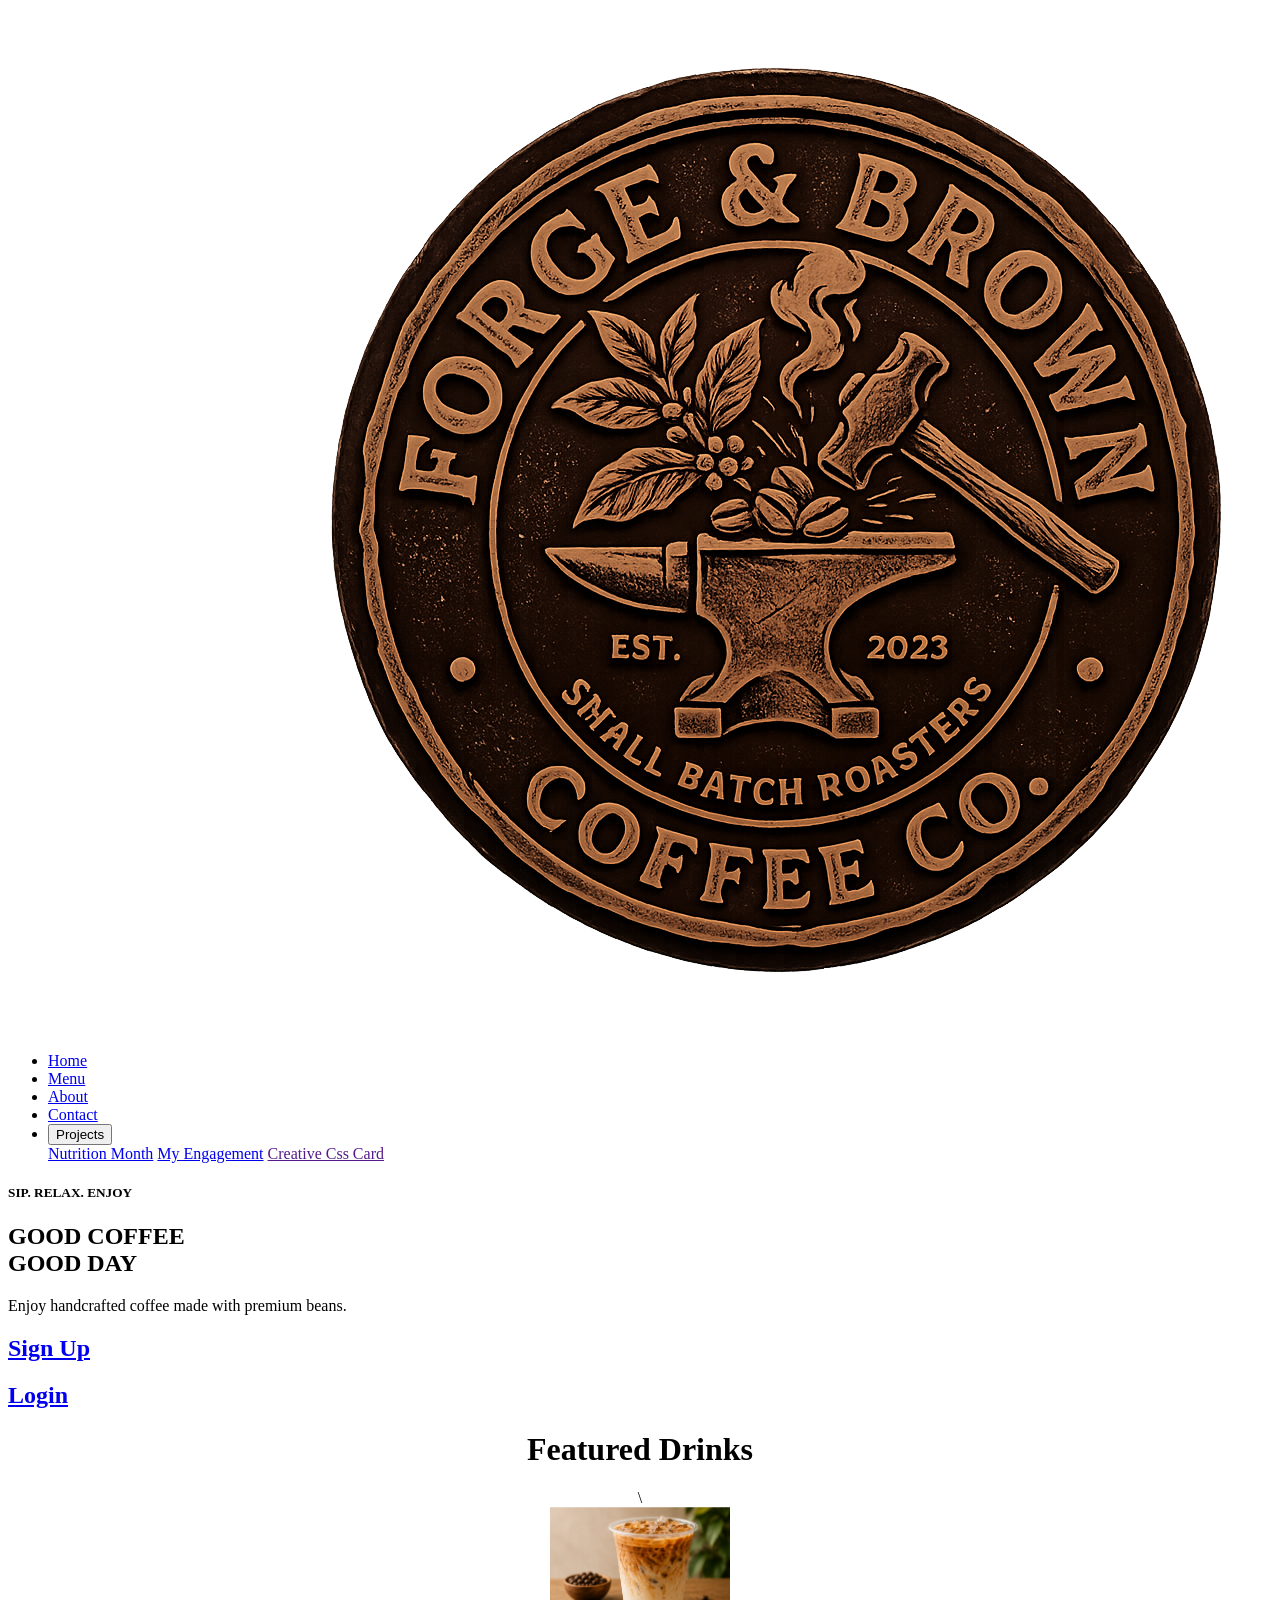
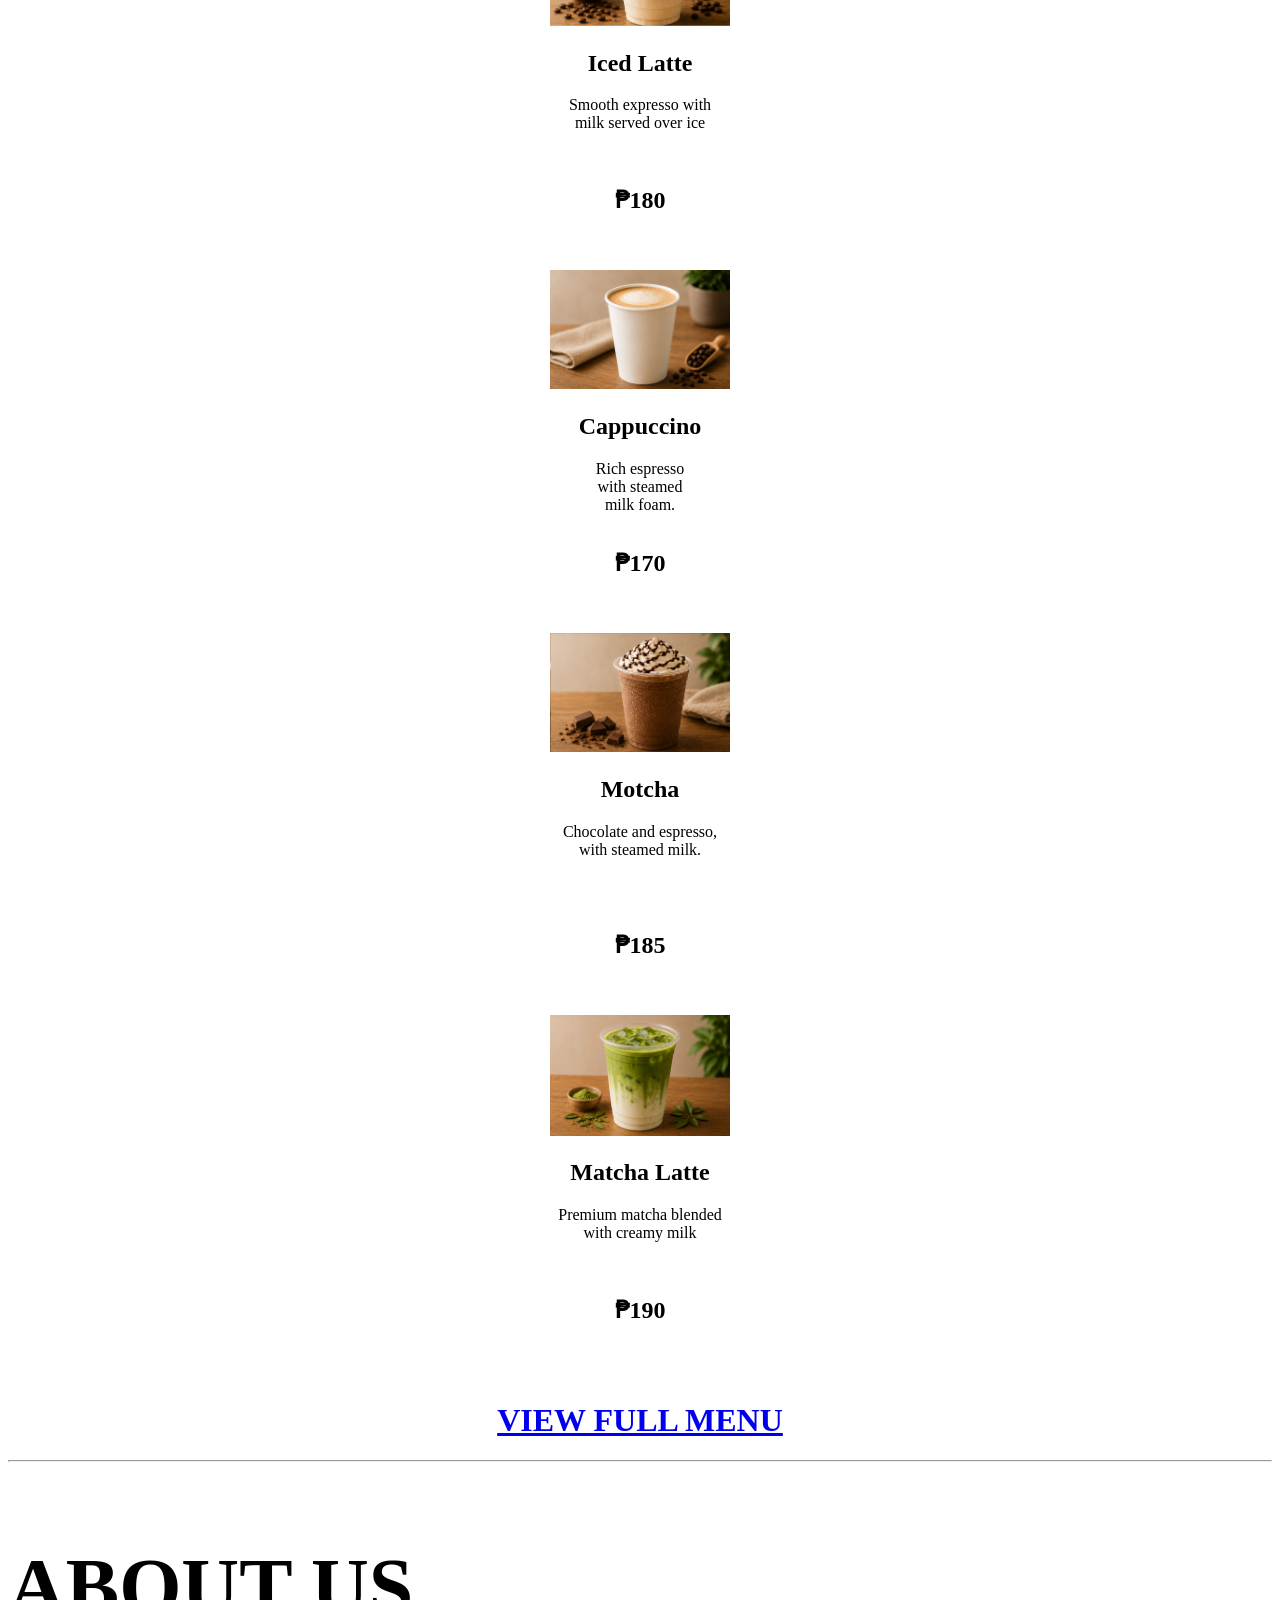
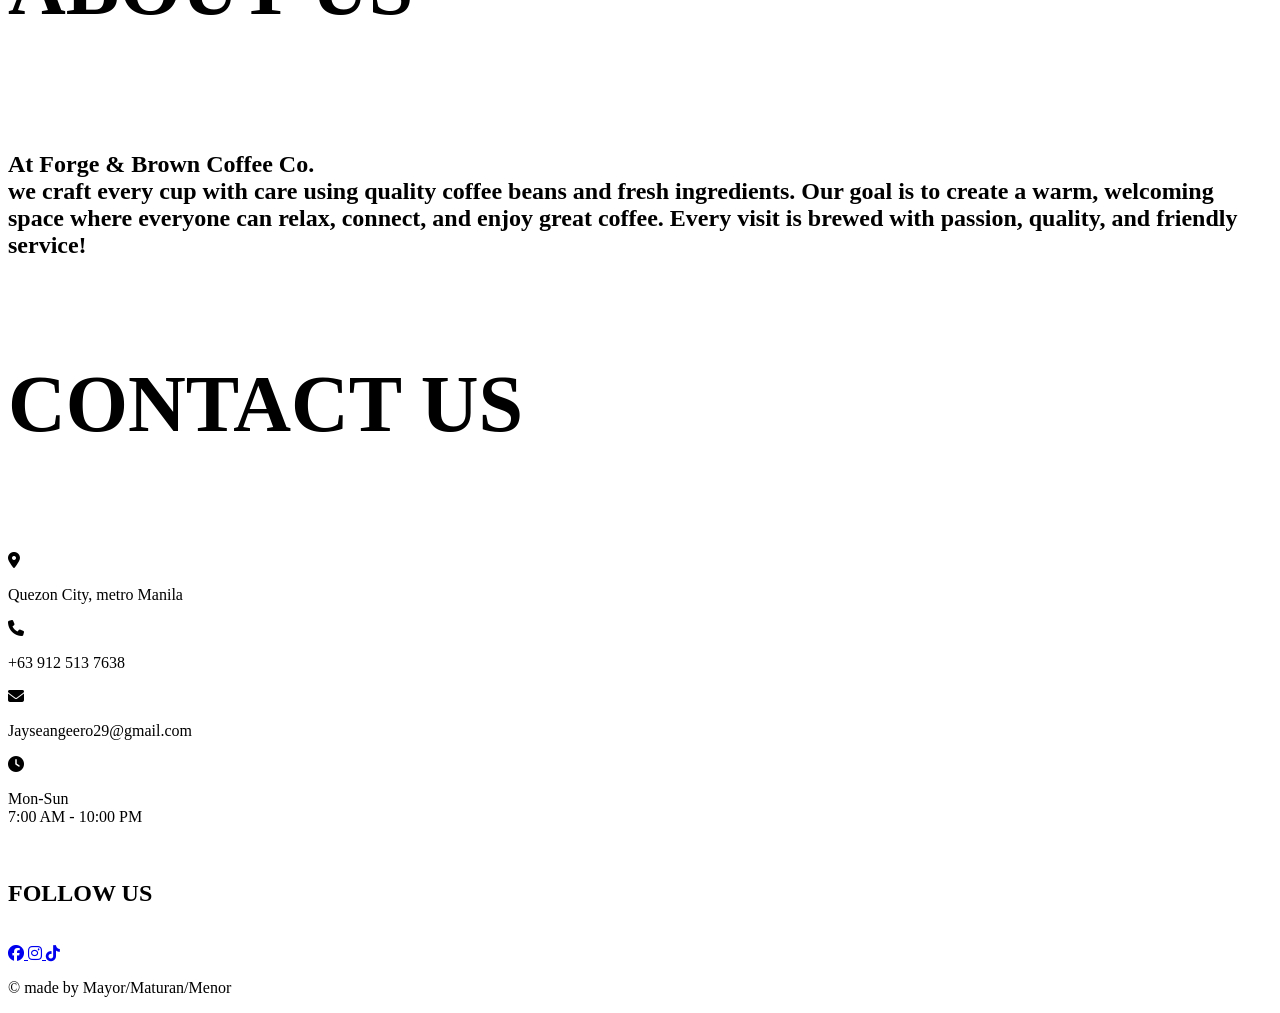
==== index.html @ 77090da3 "Rename Coffee.html to index.html" ====
<!DOCTYPE html>
<html lang="en">
<head>
  <meta charset="UTF-8">
    <meta name="viewport" content="width=device-width, initial-scale=1.0">
    <title>Document</title>
    <link rel="stylesheet" href="coffee.css">
    <link rel="stylesheet" href="https://cdnjs.cloudflare.com/ajax/libs/font-awesome/6.7.2/css/all.min.css"
</head>
<body>
<nav>
  <img src="logo.png">

<ul>
    <li><a href="#home">Home</a></li>
    <li><a href="#menu">Menu</a></li>
    <li><a href="#about">About</a></li>
    <li><a href="#contact">Contact</a></li>
    <div class="dropdown">
    <li><button>Projects</button></li>
    <div class="content">
      <a href="Nutrition.html">Nutrition Month</a>
      <a href="table.html">My Engagement</a>
      <a href="">Creative Css Card</a>
    </div>
    </div>
</ul>
</nav>

<section class="hero" id="home">
    <div class="hero-text">
    <h5 class="style">SIP. RELAX. ENJOY</h5>
    <h1 class="style1">GOOD COFFEE <br> GOOD DAY</h1>
    <p class="style2">Enjoy handcrafted coffee made with premium beans.</p>
    
    <h2 class="btn"><a href="Login.html">Sign Up</a></h2>  
    <h2 class="btn"><a href="Sign_up.html">Login</a></h2> 
    </div>

</section>

<div id="menu"></div>
    <div style="text-align:center">
    <h1 class="style3">Featured Drinks</h1>\
    </div>

<div style="text-align:center">
<section class="grid">

<div class="container">
    <img src="icalatte.jpg" alt="coffee width=" width="180px">
    <h1 class="information">Iced Latte</h1>
<p>Smooth expresso with <br>
    milk served over ice
</p>
<br>
<h2>₱180</h2>
</div>
<br>
<br>
<div class="container">
    <img src="coffee.jpg" alt="coffee width=" width="180px">
    <h1 class="information">Cappuccino</h1>
<p>Rich espresso <br>
   with steamed <br>
   milk foam.
</p>
<div style="margin-top:35px;">
<h2>₱170</h2>
</div>
</div>
<br>
<br>
<div class="container">
    <img src="motcha.jpg" alt="coffee width=" width="180px">
    <h1 class="information">Motcha</h1>
<p> Chocolate and espresso, <br>
    with steamed milk.
</p>
<br>
<br>
<h2>₱185</h2>
</div>
<br>
<br>
<div class="container">
    <img src="matcha.jpg" alt="coffee width=" width="180px">
    <h1 class="information"> Matcha Latte </h1>
<p> Premium matcha blended <br>
    with creamy milk
</p>
<br>
<h2>₱190</h2>
</div>
</section>
</div>

<br>
<br>
<div style="text-align:center;">
    <h1 class="btn"> <a href="Login.html">VIEW FULL MENU </a> </h1>
</div>

<hr>

<section class="hero3" id="about">
<divclass="left">
    <h3 class="style3" style="font-size:80px">ABOUT US</h3>
    <br>
    
    <h2> At Forge & Brown Coffee Co.<br>
    we craft every cup with care using quality coffee beans and fresh ingredients. Our goal is to create a warm, welcoming space where everyone can relax, connect, and enjoy great coffee. Every visit is brewed with passion, quality, and friendly service! </h2>

</div>
</section>


</div>
<div style="margin-top:100px"></div>

<section class="hero2" id="contact">
    <h1 class="style3" style="font-size:80px">CONTACT US</h1>
<br>
<br>
<div class="contact-item">
    <span class="icon"><i class="fa-solid fa-location-dot"></i></span>
<p> Quezon City, metro Manila</p>
</div>

<div class="contact-item">
    <span class="icon"><i class="fa-solid fa-phone"></i></span>
<p>+63 912 513 7638</p>
</div>

<div class="contact-item">
    <span class="icon"><i class="fa-solid fa-envelope"></i></span>
<p>Jayseangeero29@gmail.com</p>
</div>

<div class="contact-item">
    <span class="icon"><i class="fa-solid fa-clock"></i></span>
<p>Mon-Sun <br>
7:00 AM - 10:00 PM </p>
</div>
<br>
<h1 class="style4">FOLLOW US</h1>
<br>

<a href="https://www.facebook.com/StarbucksPhilippines/">
    <span class="icon">
    <i class="fa-brands fa-facebook"></i>
    </span>
</a>

<a href="https://www.instagram.com/starbucksph?utm_source=ig_web_button_share_sheet&igsh=ZDNlZDc0MzIxNw==">
    <span class="icon">
        <i class="fa-brands fa-instagram"></i>
    </span>
</a>

<a href="https://www.tiktok.com/@starbucks?lang=en">
    <span class="icon">
        <i class="fa-brands fa-tiktok"></i>
    </span>
</a>

</section>
<div class="madeby">
    <p>© made by Mayor/Maturan/Menor</p>
</div>


</body>
</html>
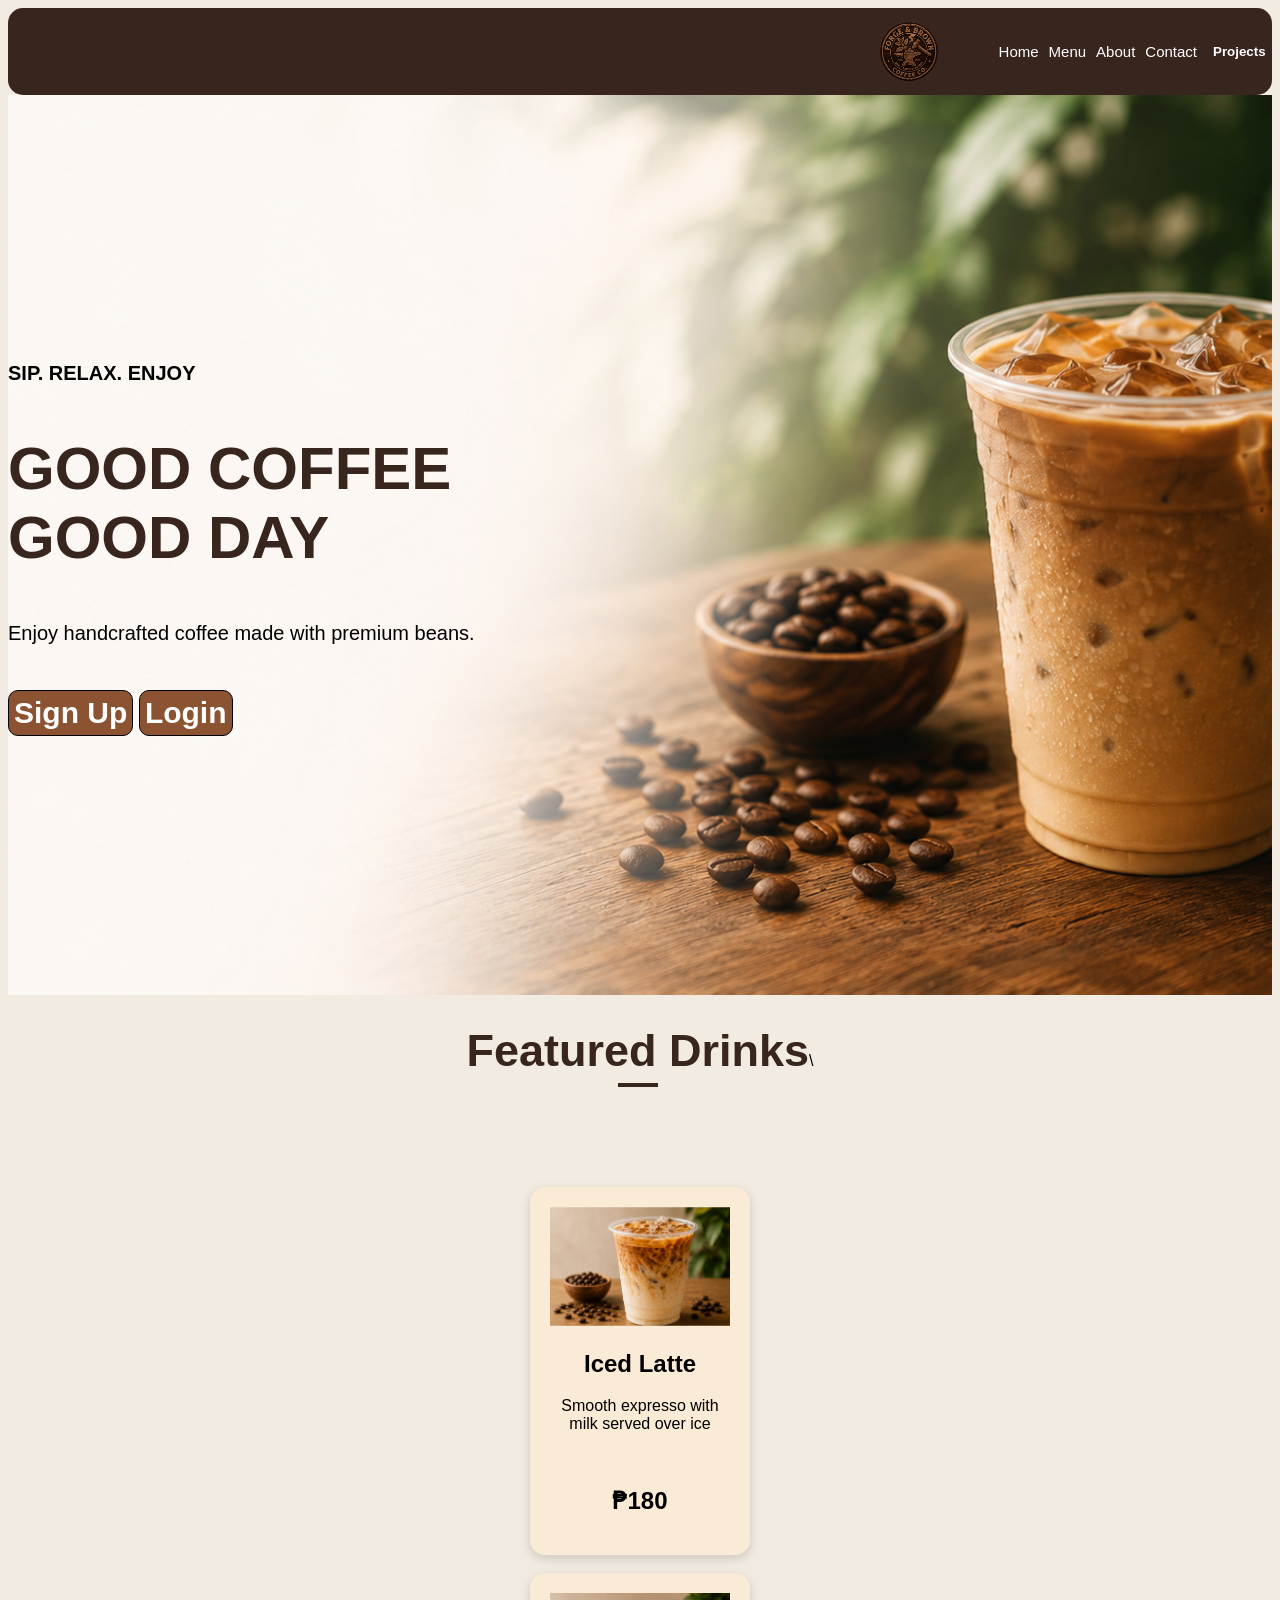
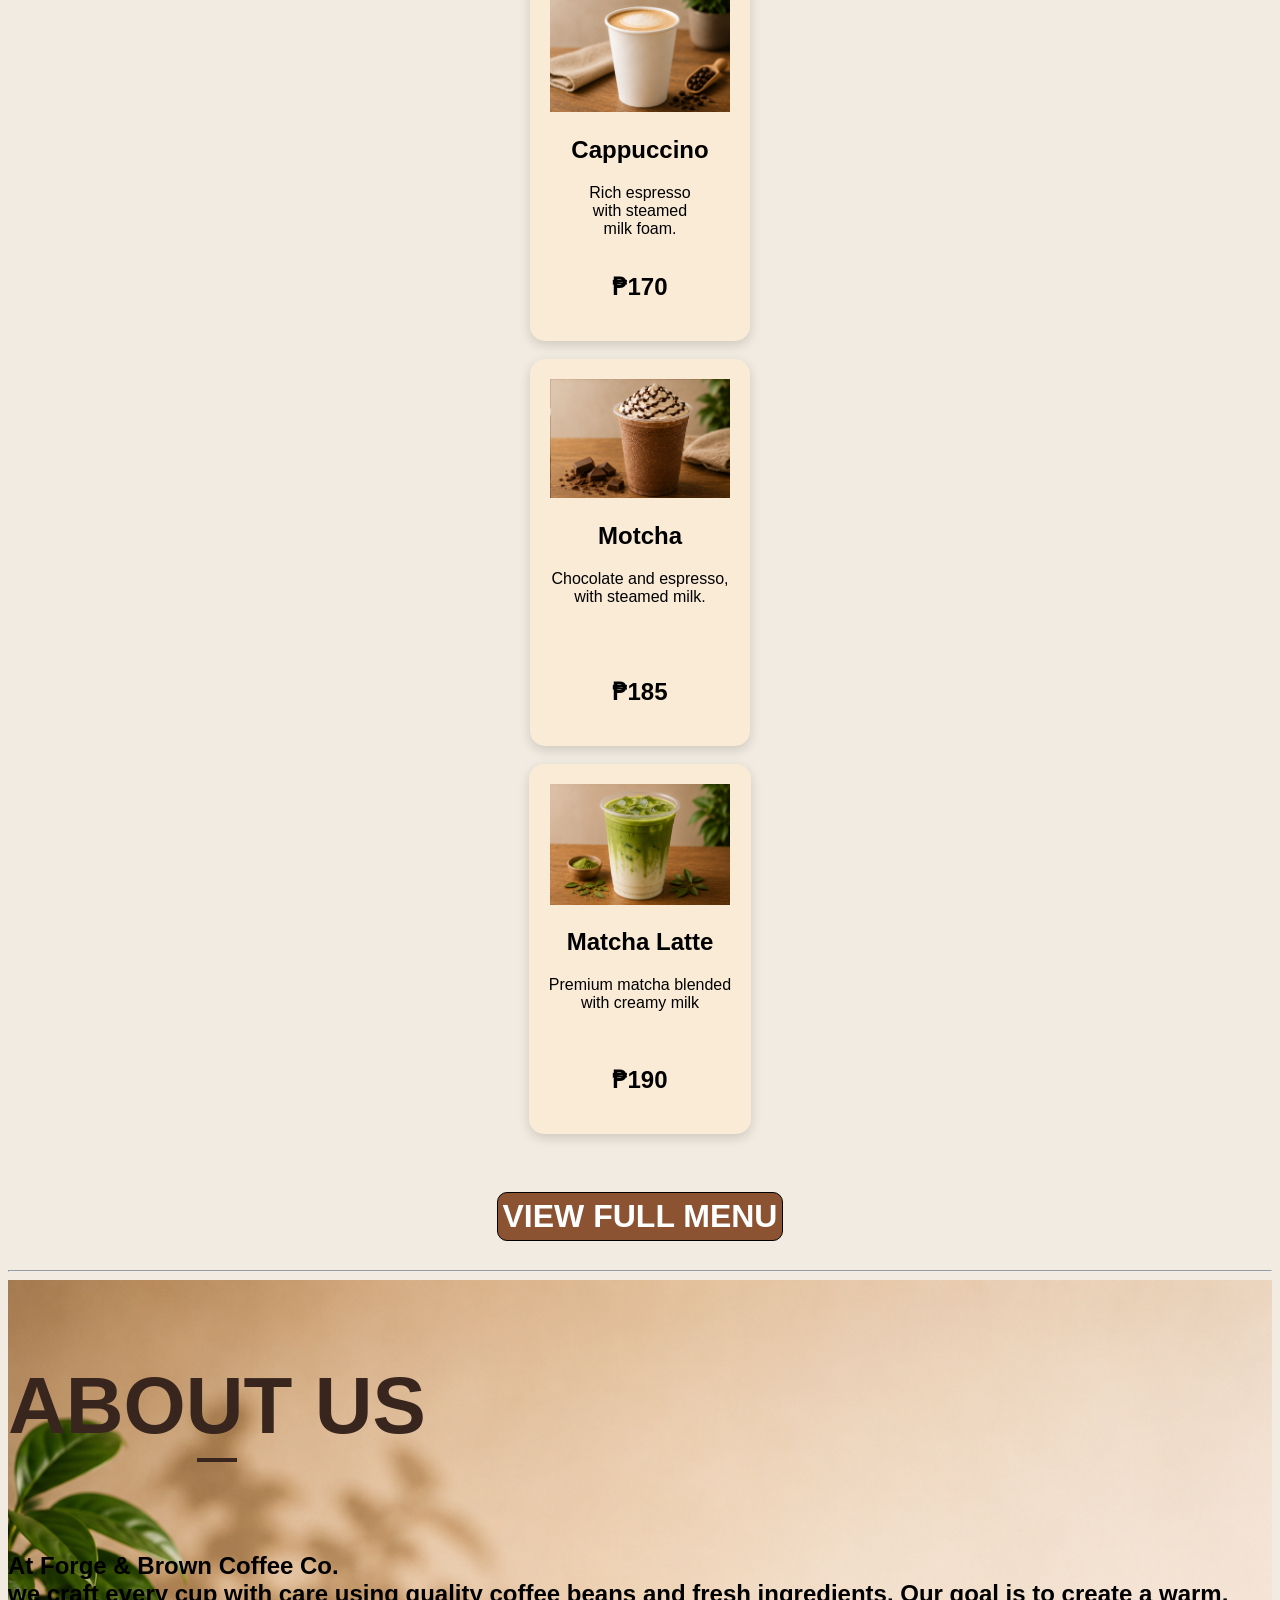
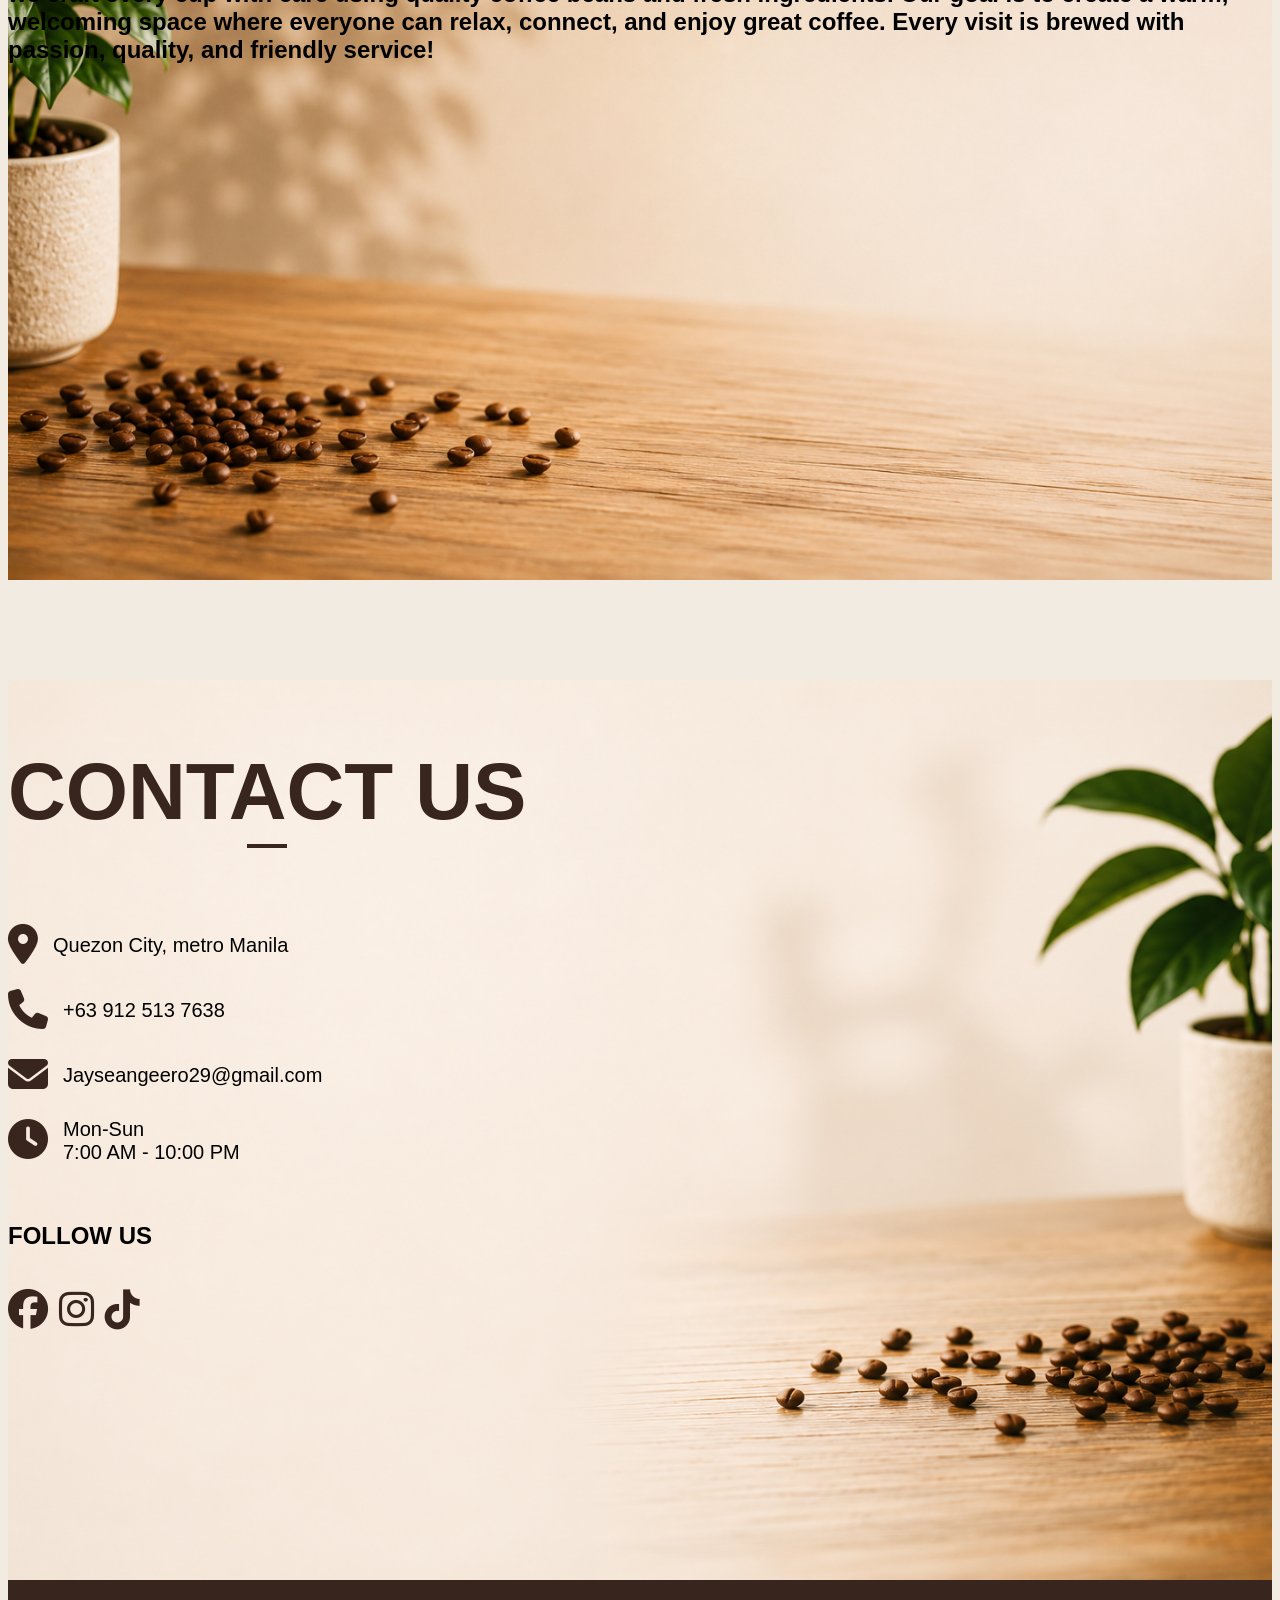
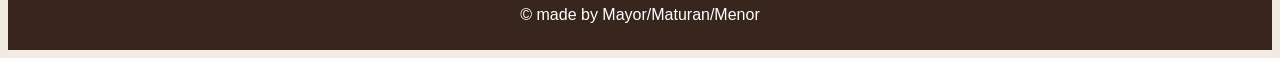
==== commit 4fc56b21: "Fix stylesheet link case sensitivity Updated the stylesheet link to use 'Coffee.css' instead of 'cof" ====
--- a/index.html
+++ b/index.html
@@ -4,7 +4,7 @@
   <meta charset="UTF-8">
     <meta name="viewport" content="width=device-width, initial-scale=1.0">
     <title>Document</title>
-    <link rel="stylesheet" href="coffee.css">
+    <link rel="stylesheet" href="Coffee.css">
     <link rel="stylesheet" href="https://cdnjs.cloudflare.com/ajax/libs/font-awesome/6.7.2/css/all.min.css"
 </head>
 <body>
--- a/Coffee.css
+++ b/Coffee.css
@@ -0,0 +1,240 @@
+nav {
+  display:flex;
+  justify-content:end;
+  align-items:center;
+  background-color:#38261e;
+  border-radius:15px;
+  padding:10px;
+  position:sticky;
+  top:0;
+}
+
+ul {
+  list-style:none;
+  display:flex;
+  justify-content:center;
+  gap:10px;
+  align-items:center;
+}
+
+nav a{
+  text-decoration:none;
+  color:white;
+}
+
+nav li {
+  text-decoration:none;
+  color:white;
+  font-size:15px;
+}
+
+nav a:hover {
+  color:#8c5332;
+  text-decoration:underline;
+}
+
+.side {
+    text-decoration:none;
+    border-radius:15px;
+    background-color:#8c5332;
+    color:white;
+    padding:12px;
+    margin-right:20px;
+}
+
+nav img {
+    width:100px;
+}
+
+.dropdown button {
+  color:white;
+  background-color:#38261e;
+  border:none;
+  width:50px;
+  height:20px;
+  cursor:pointer;
+  font-weight:bold;
+}
+
+.dropdown .content {
+  box-shadow: 2p 2px 5px black;
+  background-color:#38261e;
+  width:50px;
+  position:absolute;
+  display:none;
+  right:0;
+  min-width:150px;
+}
+
+.dropdown a {
+  text-decoration:none;
+  color:white;
+  display:block;
+  padding:10px 15px;
+  text-align:left;
+  white-space:nowrap;
+}
+
+.dropdown:hover .content {
+  display:block;
+}
+
+.dropdown a:hover {
+  color:black;
+}
+
+.dropdown {
+  margin-right:5px;
+}
+
+.hero {
+    height:100vh;
+    background: url("coffe.jpg");
+    background-size:cover;
+    background-position:center;
+    display:flex;
+    align-items:center;
+}
+
+.style {
+    color:black;
+    font-size:20px;
+}
+
+.style1 {
+    color:#38261e;
+    font-size:60px;
+    font-weight:800;
+}
+
+.btn {
+    background-color: #8c5332;
+    color:white;
+    border-radius:10px;
+    display:inline-block;
+    padding:5px;
+    border:1px solid black;
+}
+
+.btn a {
+    text-decoration:none;
+    color:white;
+}
+
+.style3 {
+    position:relative;
+    display:inline-block;
+    color:#38261e;
+    font-size:45px;
+    font-weight:900;
+}
+
+html {
+    scroll-behavior:smooth;
+}
+
+.style3::after {
+    content:"";
+    position:absolute;
+    bottom:-10px;
+    left:50%;
+    width:40px;
+    height:4px;
+    background-color:#38261e;
+    transform: translatex(-50%)
+}
+
+body {
+    font-family: "Sora", sans-serif;
+    background-color:#f2ebe1;
+}
+
+.grid {
+    margin-top:80px;
+}
+
+.container {
+    background-color:antiquewhite;
+    border-radius:15px;
+    text-align:center;
+    padding:20px;
+    display:inline-block;
+    box-shadow: 0 4px 12px rgba(0,0,0,0.15);
+}
+
+.hero2 {
+    height:100vh;
+    background:url("about.jpg");
+    background-size:cover;
+    background-position:center;
+}
+
+.contact-item {
+    display:flex;
+    align-items:center;
+    gap:15px;
+    margin-bottom:20px;
+}
+
+.icon {
+    font-size:40px;
+    color:#38261e;
+}
+
+.contact-item p {
+    font-size:20px;
+    margin:0;
+}
+
+
+.madeby {
+    background-color:#38261e;
+    color:white;
+    text-align:center;
+    padding:10px;
+}
+
+.imgcontainer {
+    display:flex;
+    justify-content:center;
+    align-items:center;
+    gap:20px;
+}
+
+a {
+    text-decoration:none;
+}
+
+.hero3 {
+    display:flex;
+    justify-content:flex-end;
+    height:100vh;
+    background: url("contact.jpg");
+    background-size:cover;
+    background-position:center;
+}
+
+.left {
+    text-align:left;
+}
+
+.left p {
+    font-size:25px;
+}
+
+.btn a:hover {
+    color:black;
+    text-decoration:underline;
+}
+
+.hero-text {
+    font-size:20px;
+}
+
+#menu {
+  scroll-margin-top:90px;
+}
+
+#contact {
+  scroll-margin-top:40px;
+}
